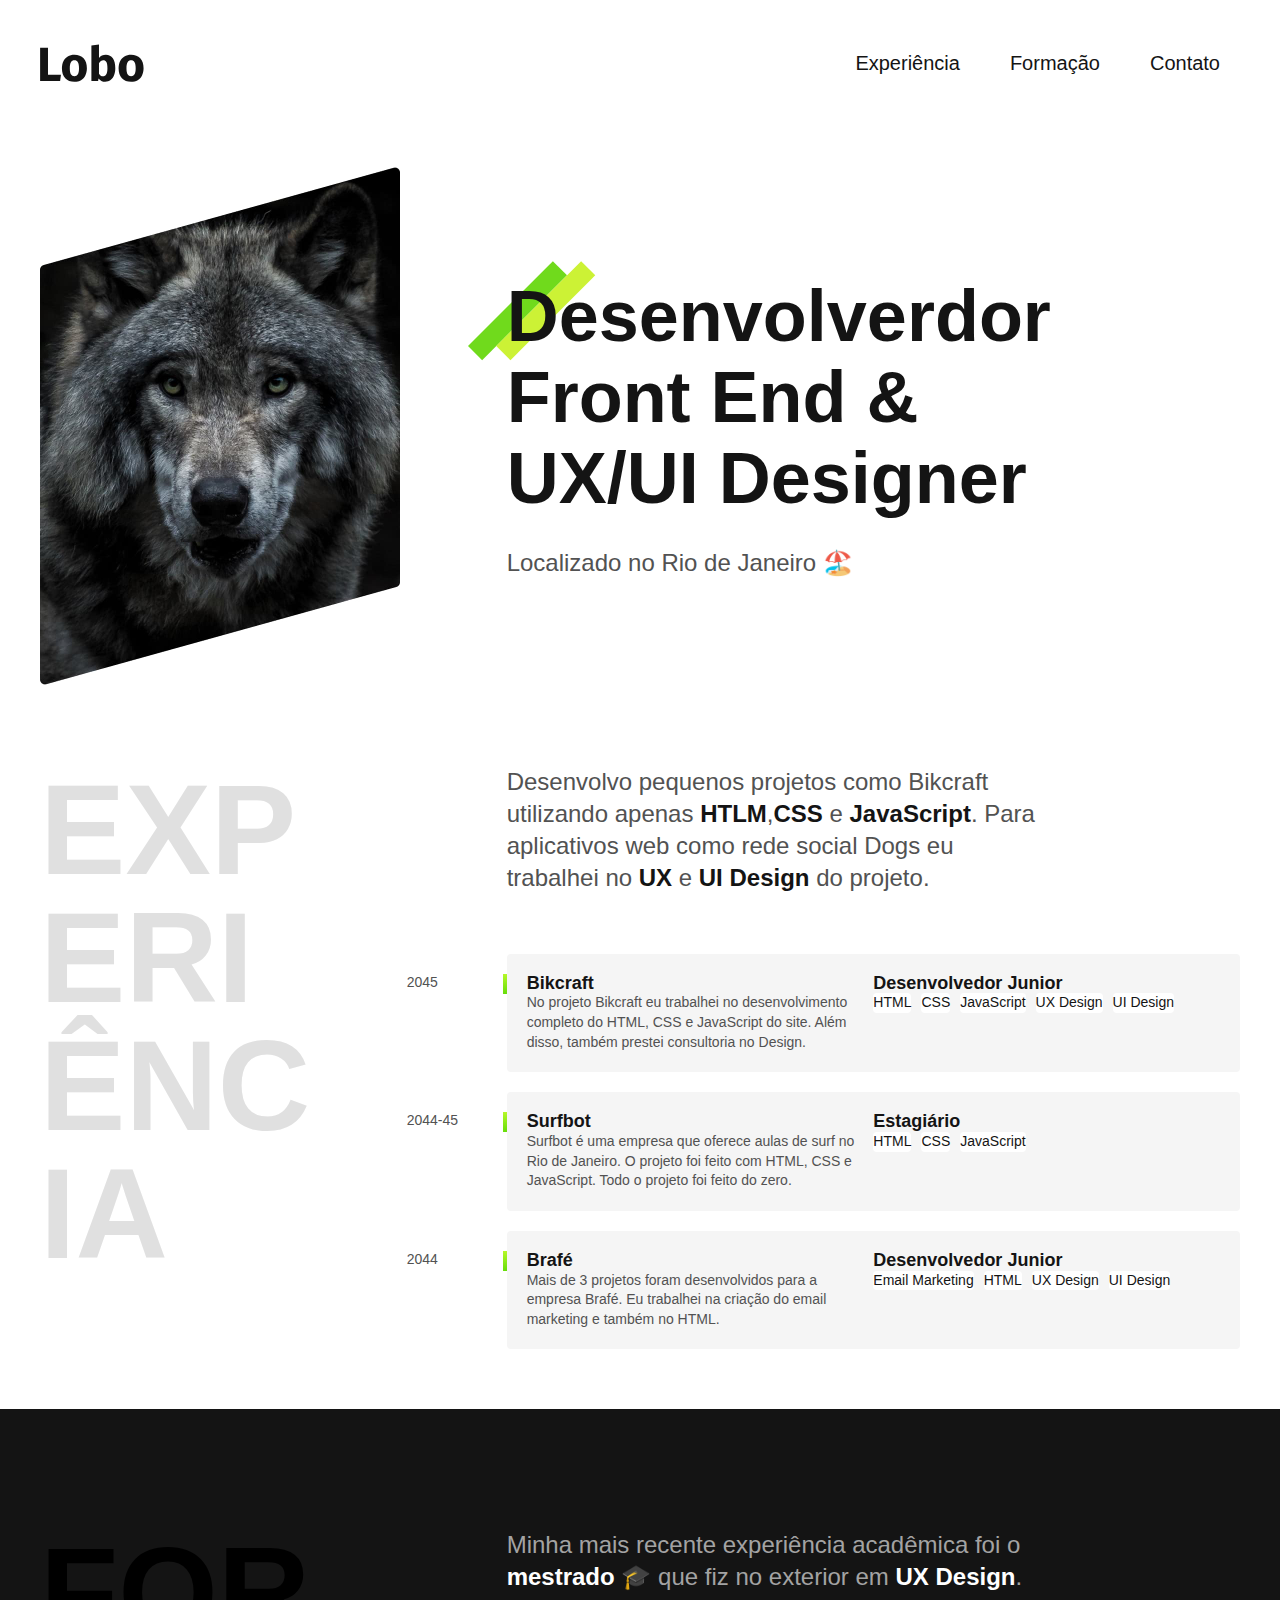
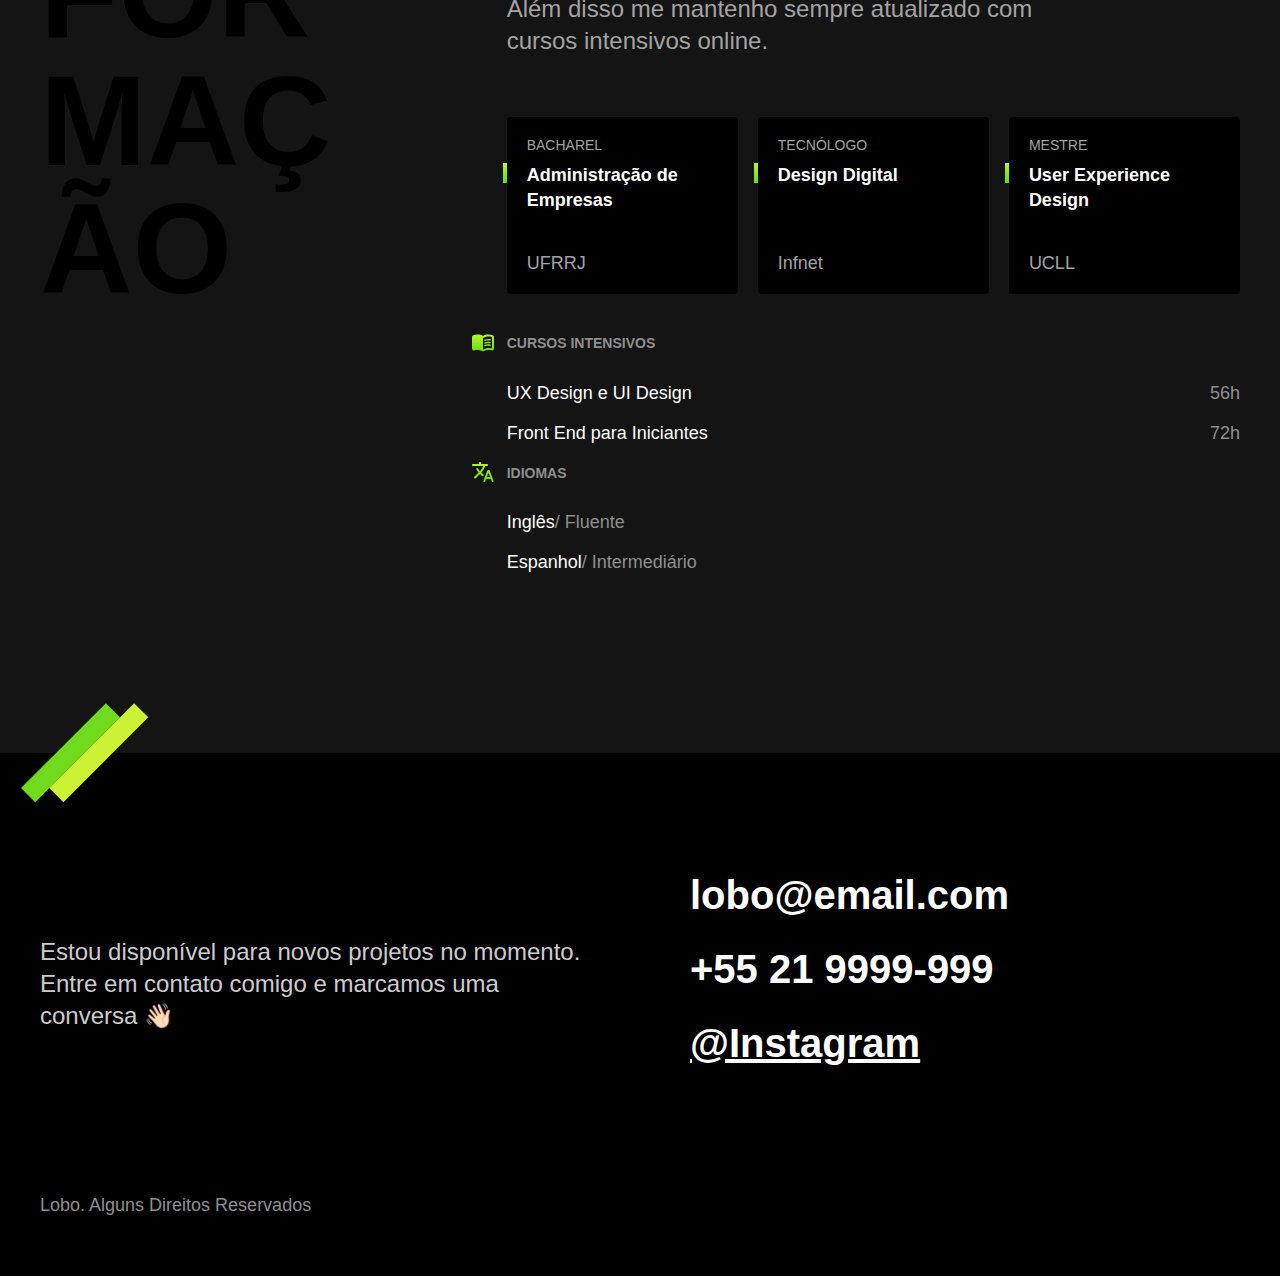
==== index.html @ 41958709 "commit initial" ====
<!DOCTYPE html>
<html lang="pt-br">

<head>
  <meta charset="UTF-8">
  <meta name="viewport" content="width=device-width, initial-scale=1.0">
  <title>Lobo - Desenvolvedor e Designer</title>
  <meta name="description" content="Desenvolvedor Front End e UX/UI Designer
  Localizado no Rio de Janeiro">
  <link rel="stylesheet" href="./css/style.min.css">
</head>

<body>
  <header class="header">
    <img src="../img/marca.svg" alt="Lobo" width="104" height="38">
    <nav>
      <ul class="header-menu">
        <li><a href="#experiencia">Experiência</a></li>
        <li><a href="#formacao">Formação</a></li>
        <li><a href="#contato">Contato</a></li>
      </ul>
    </nav>
  </header>
  <main class="introducao">
    <img src="../img/perfil.jpg" alt="Lobo Cinza" width="360" height="520">
    <div>
      <h1>Desenvolverdor <br>Front End & <br>UX/UI Designer</h1>
      <p>Localizado no Rio de Janeiro 🏖️</p>
    </div>
  </main>
  <section class="experiencia" id="experiencia" idaria-label="Experiência">
    <h2 class="subtitulo">Experiência</h2>
    <div>
      <p class="experiencia-texto">Desenvolvo pequenos projetos como Bikcraft utilizando apenas <strong>HTLM</strong>,<strong>CSS</strong> e <strong>JavaScript</strong>. Para aplicativos web como rede social Dogs eu trabalhei no <strong>UX</strong> e <strong>UI Design</strong> do projeto.</p>

      <div class="empresa">
        <span class="empresa-ano">2045</span>
        <h3 class="empresa-titulo">Bikcraft</h3>
        <span class="empresa-titulo">Desenvolvedor Junior</span>
        <p class="empresa-texto">No projeto Bikcraft eu trabalhei no desenvolvimento completo do HTML, CSS e JavaScript do site. Além disso, também prestei consultoria no Design.</p>
        <ul class="empresa-habilidades">
          <li>HTML</li>
          <li>CSS</li>
          <li>JavaScript</li>
          <li>UX Design</li>
          <li>UI Design</li>
        </ul>
      </div>
      <div class="empresa">
        <span class="empresa-ano">2044-45</span>
        <h3 class="empresa-titulo">Surfbot</h3>
        <span class="empresa-titulo">Estagiário</span>
        <p class="empresa-texto">Surfbot é uma empresa que oferece aulas de surf no Rio de Janeiro. O projeto foi feito com HTML, CSS e JavaScript. Todo o projeto foi feito do zero.</p>
        <ul class="empresa-habilidades">
          <li>HTML</li>
          <li>CSS</li>
          <li>JavaScript</li>
        </ul>
      </div>
      <div class="empresa">
        <span class="empresa-ano">2044</span>
        <h3 class="empresa-titulo">Brafé</h3>
        <span class="empresa-titulo">Desenvolvedor Junior</span>
        <p class="empresa-texto">Mais de 3 projetos foram desenvolvidos para a empresa Brafé. Eu trabalhei na criação do email marketing e também no HTML.</p>
        <ul class="empresa-habilidades">
          <li>Email Marketing</li>
          <li>HTML</li>
          <li>UX Design</li>
          <li>UI Design</li>
        </ul>
      </div>
    </div>
  </section>
  <section class="formacao" id="formacao" aria-label="Formação">
    <div class="formacao-container">
      <h2 class="subtitulo">Formação</h2>
      <div>
        <p class="formacao-texto">
          Minha mais recente experiência acadêmica foi o <strong>mestrado</strong> 🎓 que fiz no exterior em <strong>UX Design</strong>. Além disso me mantenho sempre atualizado com cursos intensivos online.
        </p>
        <ul class="faculdade-lista">
          <li class="faculdade">
            <span class="faculdade-tipo">Bacharel</span>
            <h3 class="faculdade-curso">Administração de Empresas</h3>
            <span class="faculdade-instituicao">UFRRJ</span>
          </li>
          <li class="faculdade">
            <span class="faculdade-tipo">Tecnólogo</span>
            <h3 class="faculdade-curso">Design Digital</h3>
            <span class="faculdade-instituicao">Infnet</span>
          </li>
          <li class="faculdade">
            <span class="faculdade-tipo">Mestre</span>
            <h3 class="faculdade-curso">User Experience Design</h3>
            <span class="faculdade-instituicao">UCLL</span>
          </li>
        </ul>
        <div class="formacao-extra">
          <div class="cursos">
            <h3>Cursos Intensivos</h3>
            <ul>
              <li>UX Design e UI Design <span>56h</span></li>
              <li>Front End para Iniciantes <span>72h</span></li>
            </ul>
            <div class="idiomas">
              <h3>Idiomas</h3>
              <ul>
                <li>Inglês <span>/ Fluente</span></li>
                <li>Espanhol<span>/ Intermediário</span></li>
              </ul>
            </div>

          </div>
        </div>
      </div>

  </section>
  <footer class="footer" id="contato">
    <div class="footer-container">
      <p class="footer-texto">Estou disponível para novos projetos no momento. Entre em contato comigo e marcamos uma conversa 👋🏻</p>
      <ul class="footer-contato">
        <li>lobo@email.com</li>
        <li>+55 21 9999-999</li>
        <li><a href="/">@Instagram</a></li>
      </ul>
      <p class="footer-copy">Lobo. Alguns Direitos Reservados</p>
    </div>
  </footer>
</body>

</html>
---- css/style.min.css ----
body{font-family:"Fira Sans",Arial,sans-serif;margin:0;color:#141414}h1,h2,h3,p{margin:0}ul{margin:0;padding:0;list-style:none}img{max-width:100%;height:auto;display:block}.subtitulo{font-size:8rem;line-height:1;text-transform:uppercase;word-break:break-all;max-width:4ch}@media (max-width:800px){.subtitulo{font-size:3rem;text-transform:capitalize;max-width:inital!important}}.header{max-width:75rem;padding:2.5rem 1.25rem;margin:0 auto;display:flex;justify-content:space-between;align-items:center}.header-menu{display:flex;flex-wrap:wrap;gap:.625rem;justify-content:center}.header-menu a{font-size:1.25rem;line-height:1.3;padding:10px 20px;text-decoration:none;color:#141414;display:block}@media (max-width:50rem){.header{flex-direction:column;gap:2.5rem;padding:1.25rem}.header a{background:#f5f5f5;border-radius:.25rem}}.introducao{max-width:75rem;padding:2.5rem 1.25rem;margin:0 auto;display:grid;grid-template-columns:1fr 2fr;gap:6.25rem;align-items:center}.introducao h1{font-size:4.5rem;line-height:1.125;margin-bottom:1.875rem;position:relative}.introducao h1::before{content:"";display:block;width:8.125rem;height:6.25rem;background:url(/img/detalhe.svg) no-repeat center;position:absolute;top:-.9375rem;left:-2.5rem;z-index:-1}.introducao p{font-size:1.5rem;color:#525252}@media (max-width:62.5rem){.introducao h1{font-size:3rem}}@media (max-width:50rem){.introducao{grid-template-columns:1fr 1fr;gap:2.5rem}.introducao h1{font-size:2rem}.introducao h1::before{width:30px;height:10px;left:0}}@media (max-width:25rem){.introducao img{display:none}.introducao{grid-template-columns:1fr}}.experiencia{max-width:75rem;padding:2.5rem 1.25rem;margin:0 auto;display:grid;grid-template-columns:1fr 2fr;gap:6.25rem}.experiencia .subtitulo{color:#e0e0e0}.experiencia-texto{font-size:1.5rem;line-height:1.33;max-width:40ch;margin-bottom:3.75rem;color:#525252}.experiencia-texto strong{color:#141414}.empresa{display:grid;grid-template-columns:1fr 1fr;padding:1.25rem;background:#f5f5f5;margin-bottom:20px;border-radius:4px;position:relative}.empresa::before{content:"";display:block;width:4px;height:20px;background:linear-gradient(#b6f829,#67dd0a);position:absolute;top:20px;left:-.25rem}.empresa-ano{position:absolute;top:20px;left:-100px;color:#525252;font-size:.875rem}.empresa-titulo{font-size:1.125rem;line-height:1.1;font-weight:700}.empresa-texto{font-size:.875rem;line-height:1.4;color:#525252}.empresa-habilidades{display:flex;flex-wrap:wrap;gap:10px;align-content:start}.empresa-habilidades li{font-size:.875rem;line-height:1.4;border-radius:4px;background:#fff}.formacao{background:#141414;color:#fff}.formacao-container{max-width:1200px;padding:120px 20px;margin:0 auto;display:grid;grid-template-columns:1fr 2fr;gap:100px;position:relative}.formacao-container::after{content:"";display:block;width:8.125rem;height:6.25rem;background:url(/img/detalhe.svg) no-repeat center;position:absolute;bottom:-50px}.formacao .subtitulo{color:#000;max-width:5ch}.formacao-texto{font-size:1.5rem;line-height:1.33;max-width:40ch;margin-bottom:60px;color:#a3a3a3}.formacao-texto strong{color:#fff}.faculdade-lista{display:flex;flex-wrap:wrap;gap:20px;margin-bottom:40px}.faculdade{flex:1;background:#000;padding:20px;border-radius:4px;display:flex;flex-direction:column}.faculdade-tipo{font-size:.875rem;text-transform:uppercase;color:#a3a3a3;margin-bottom:10px}.faculdade-curso{flex:1;font-size:1.125rem;line-height:1.4;margin-bottom:40px;position:relative}.faculdade-curso::before{content:"";display:block;width:4px;height:20px;background:linear-gradient(#b6f829,#67dd0a);position:absolute;left:-1.5rem}.faculdade-instituicao{font-size:1.125rem;color:#a3a3a3}.cursos{margin-bottom:60px}.formacao-extra h3{font-size:.875rem;line-height:1.4;color:#8f8f8f;text-transform:uppercase;margin-bottom:30px;position:relative}.formacao-extra h3::before{display:block;content:"";width:24px;height:24px;position:absolute;left:-36px;top:-4px}.cursos h3::before{background:url("/img/cursos.svg") no-repeat center center}.idiomas h3::before{background:url("/img/idiomas.svg") no-repeat center center}.formacao-extra li{font-size:1.125rem;line-height:1.1;margin-bottom:20px}.formacao-extra span{color:#8f8f8f}.cursos li{display:flex;justify-content:space-between}.idiomas li{display:flex;justify-content:start}@media (max-width:800px){.formacao-container{grid-template-columns:1fr;padding:60px 20px;gap:40px}.formacao .subtitulo{color:#fff}.formacao-texto{font-size:1.25rem}.formacao-extra h3::before{position:initial;margin-bottom:10px}}.footer{background:#000}.footer-container{max-width:1200px;padding:120px 20px 60px 20px;margin:0 auto;display:grid;grid-template-columns:1fr 1fr;gap:100px;align-items:center}.footer-texto{font-size:1.5rem;line-height:1.33;color:#ccc}.footer-contato li{font-weight:700;font-size:2.5rem;line-height:1.1;color:#fff;margin-bottom:30px}.footer-contato li a{color:#fff}.footer-copy{font-size:1.125rem;color:#8f8f8f;grid-column:1/-1}@media (max-width:800px){.footer-container{grid-template-columns:1fr;gap:40px}.footer-contato{font-size:1.5rem}}
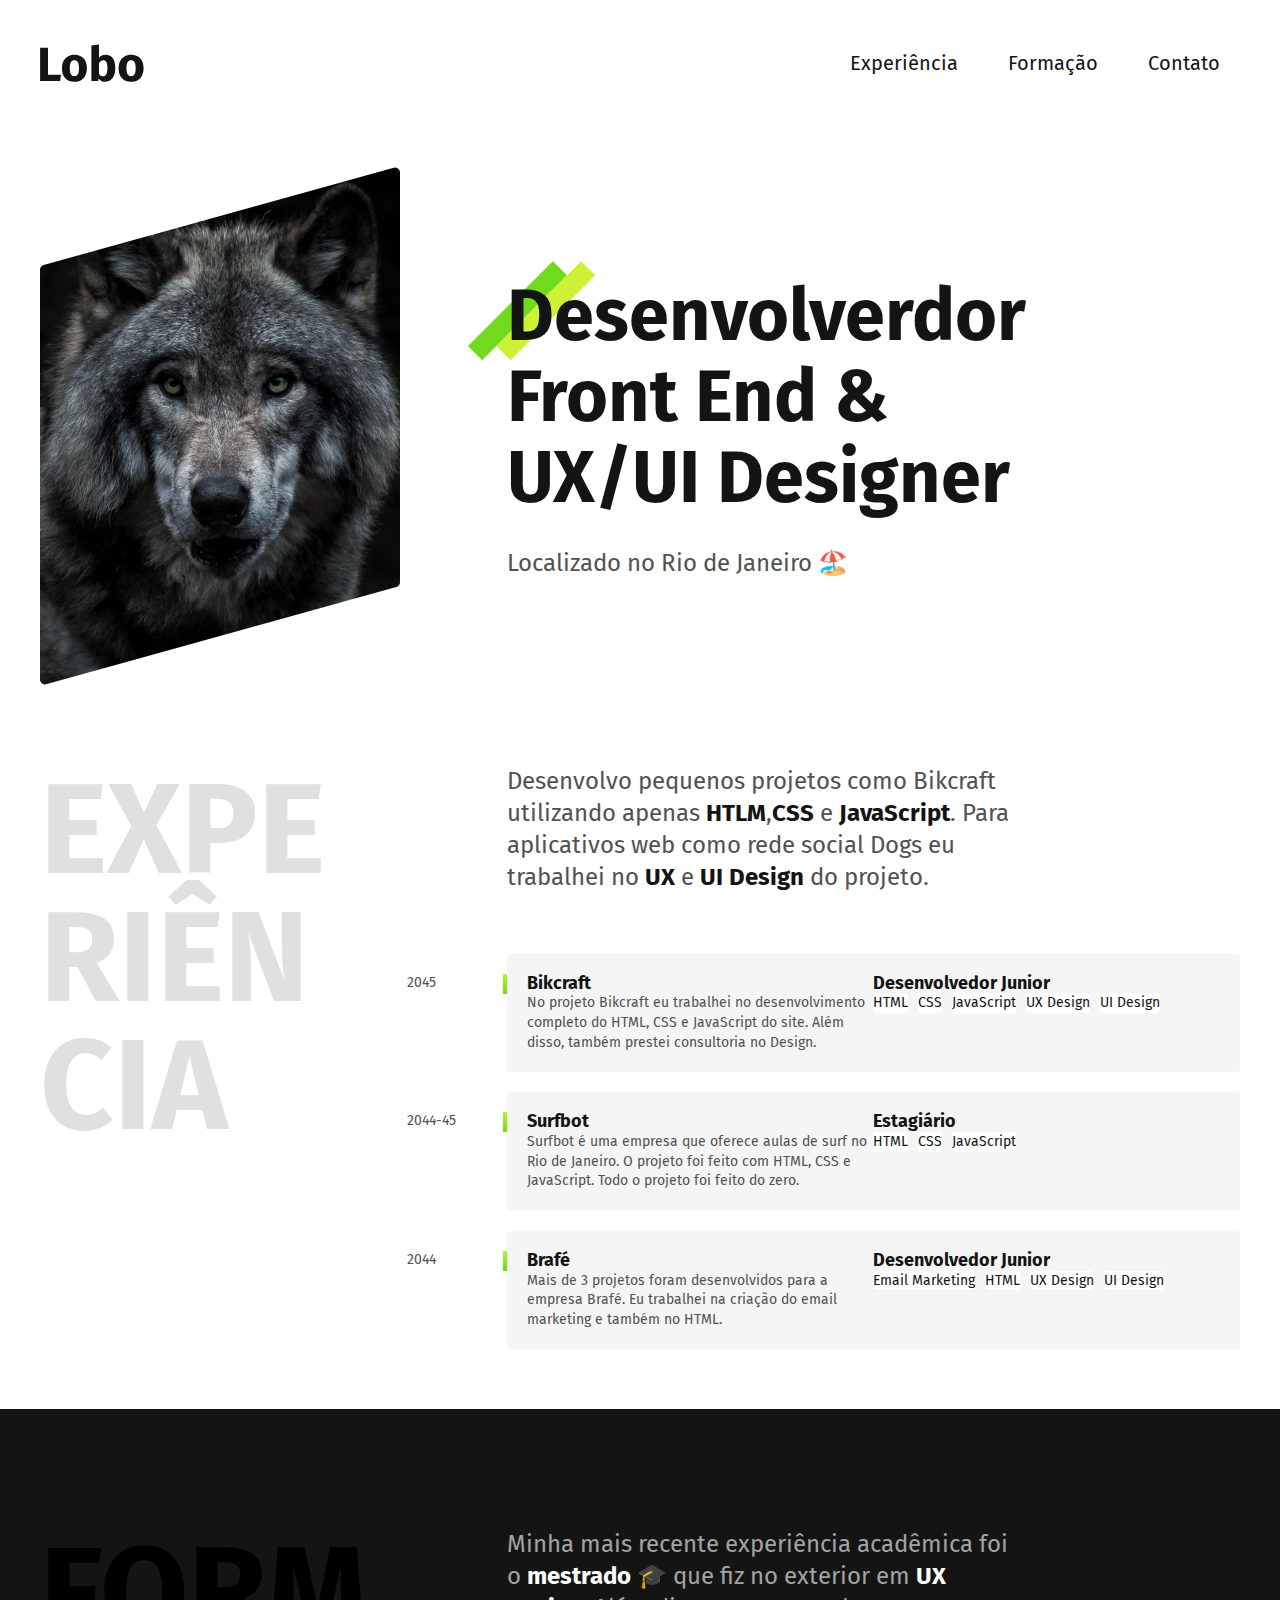
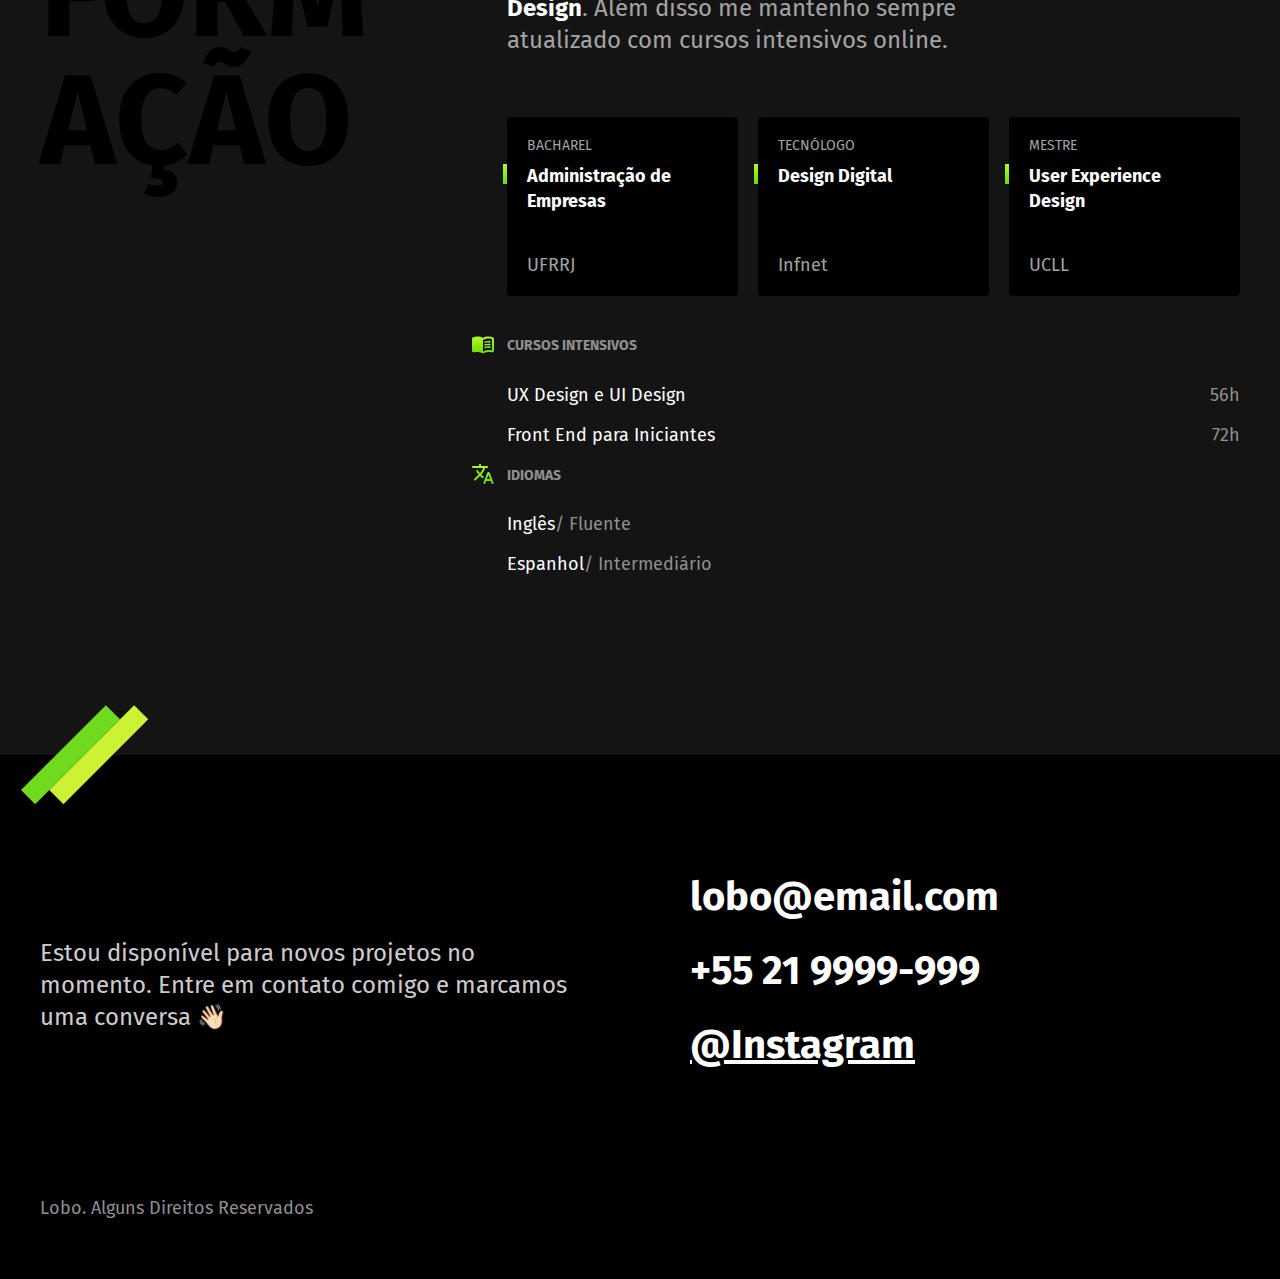
==== commit 390845d9: "Google Fonts" ====
--- a/index.html
+++ b/index.html
@@ -8,6 +8,10 @@
   <meta name="description" content="Desenvolvedor Front End e UX/UI Designer
   Localizado no Rio de Janeiro">
   <link rel="stylesheet" href="./css/style.min.css">
+  <link rel="icon" href="./favicon.svg" type="image/svg+xml">
+  <link rel="preconnect" href="https://fonts.googleapis.com">
+  <link rel="preconnect" href="https://fonts.gstatic.com" crossorigin>
+<link href="https://fonts.googleapis.com/css2?family=Fira+Sans:wght@400;700&display=swap" rel="stylesheet">
 </head>
 
 <body>
